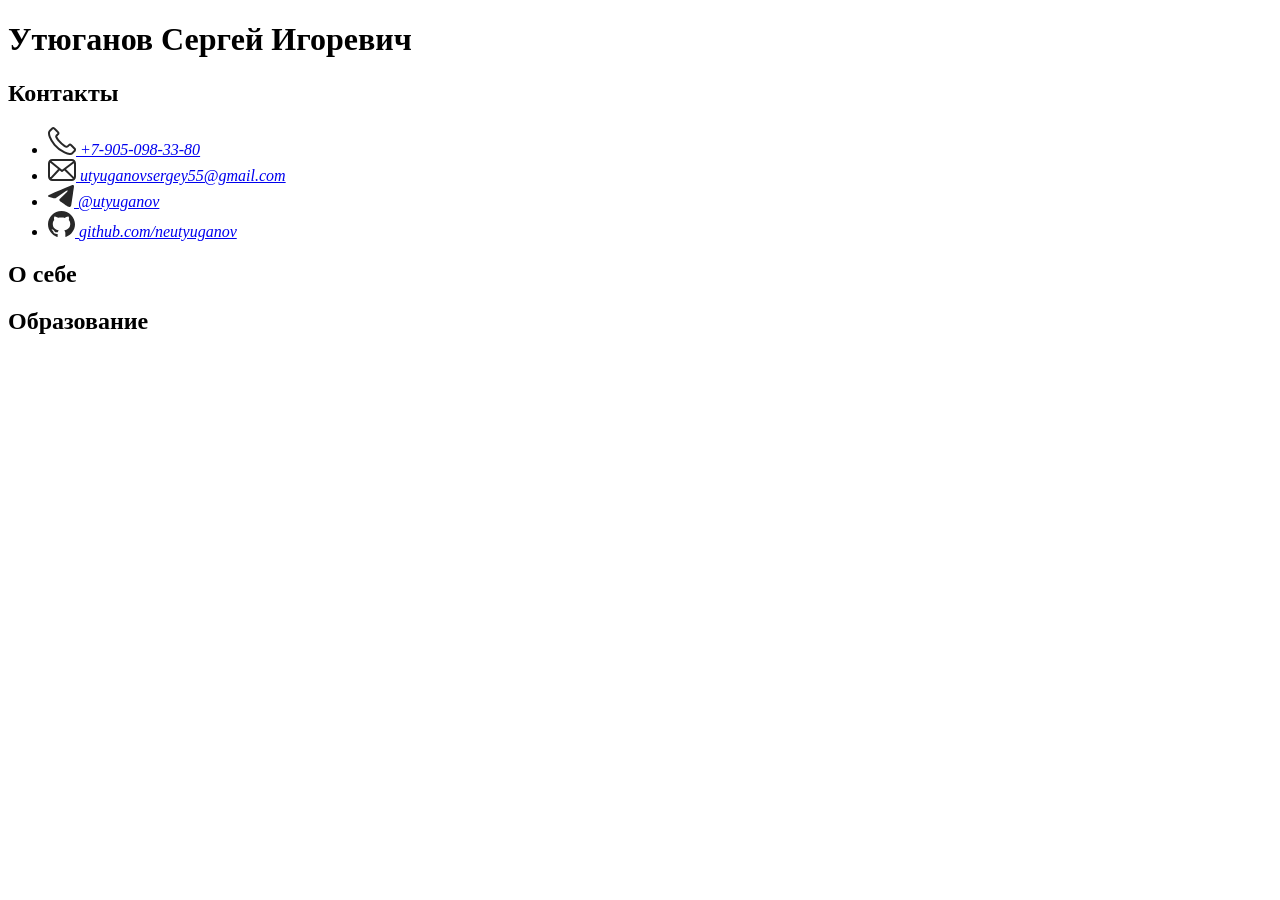
==== LR2/index.html @ 7d9192d7 "Контакты и О себе(заготовка) html" ====
<!doctype html>
<html lang="ru">
  <head>
    <meta charset="UTF-8" />
    <meta name="viewport" content="width=device-width, initial-scale=1.0" />
    <title>Резюме</title>
    <link rel="stylesheet" href="./styles/style.css" />
  </head>
  <body class="page">
    <header class="resume-header">
      <h1 class="resume-header__title">Утюганов Сергей Игоревич</h1>

      <section class="contacts">
        <h2 class="contacts__title">Контакты</h2>
        <address class="contacts__body">
          <ul class="contacts__list">
            <li class="contacts__item">
              <a href="tel:+79050983380" class="contacts__link">
                <span class="contacts__icon" aria-hidden="true">
                  <img src="./image/phone_ic.svg" alt="" />
                </span>
                +7-905-098-33-80
              </a>
            </li>

            <li class="contacts__item">
              <a href="mailto:utyuganovsergey55@gmail.com" class="contacts__link">
                <span class="contacts__icon" aria-hidden="true">
                  <img src="./image/email_ic.svg" alt="" />
                </span>
                utyuganovsergey55@gmail.com
              </a>
            </li>

            <li class="contacts__item">
              <a href="https://t.me/utyuganov" class="contacts__link" target="_blank" rel="noopener noreferrer">
                <span class="contacts__icon" aria-hidden="true">
                  <img src="./image/tg_ic.svg" alt="" />
                </span>
                @utyuganov
              </a>
            </li>

            <li class="contacts__item">
              <a href="https://github.com/neutyuganov" class="contacts__link" target="_blank" rel="noopener noreferrer">
                <span class="contacts__icon" aria-hidden="true">
                  <img src="./image/github_ic.svg" alt="" />
                </span>
                github.com/neutyuganov
              </a>
            </li>
          </ul>
        </address>
      </section>
    </header>

    <main class="resume-main">
      <aside class="resume-info">
        <section class="about">
          <h2 class="about__title">О себе</h2>
          <dl class="about__list">
            <dt class="about__label"></dt>
            <dd class="about__value"></dd>

            <dt class="about__label"></dt>
            <dd class="about__value"></dd>

            <dt class="about__label"></dt>
            <dd class="about__value"></dd>

            <dt class="about__label"></dt>
            <dd class="about__value"></dd>

            <dt class="about__label"></dt>
            <dd class="about__value"></dd>

            <dt class="about__label"></dt>
            <dd class="about__value"></dd>
          </dl>
        </section>
        <section class="education">
          <h2 class="education__title">Образование</h2>
        </section>
      </aside>
    </main>
  </body>
</html>
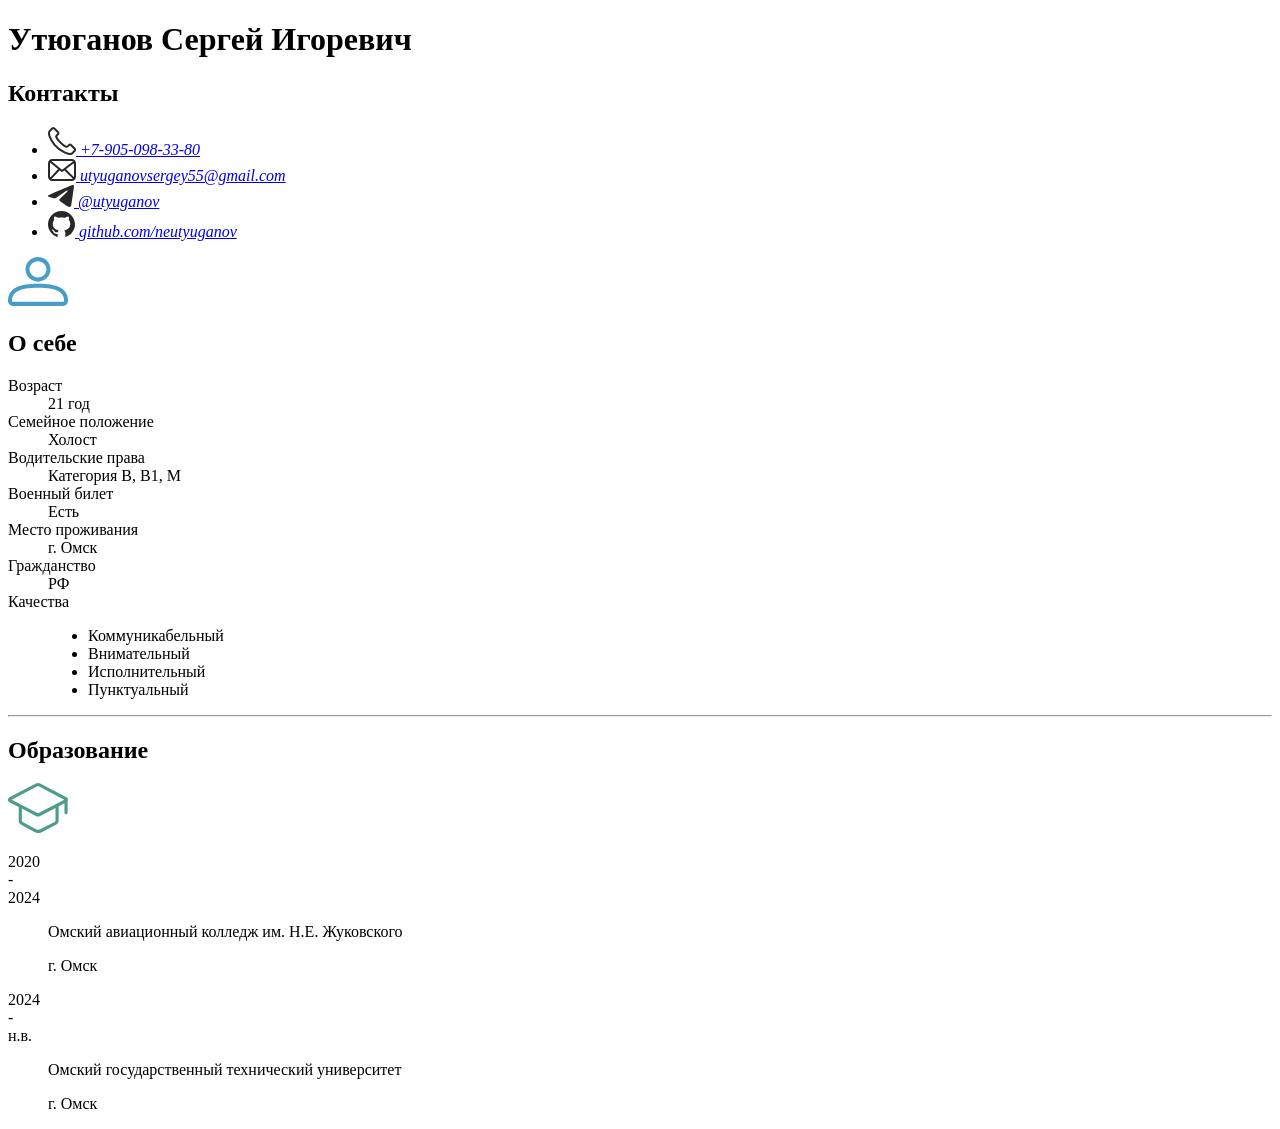
==== commit dfb1d91d: "Сделал блок Образование" ====
--- a/LR2/index.html
+++ b/LR2/index.html
@@ -57,29 +57,62 @@
     <main class="resume-main">
       <aside class="resume-info">
         <section class="about">
-          <h2 class="about__title">О себе</h2>
+          <header class="about__header">
+            <img src="./image/profile_ic.svg" alt="" class="about__icon" />
+            <h2 class="about__title">О себе</h2>
+          </header>
           <dl class="about__list">
-            <dt class="about__label"></dt>
-            <dd class="about__value"></dd>
+            <dt class="about__label">Возраст</dt>
+            <dd class="about__value">21 год</dd>
 
-            <dt class="about__label"></dt>
-            <dd class="about__value"></dd>
+            <dt class="about__label">Семейное положение</dt>
+            <dd class="about__value">Холост</dd>
 
-            <dt class="about__label"></dt>
-            <dd class="about__value"></dd>
+            <dt class="about__label">Водительские права</dt>
+            <dd class="about__value">Категория B, B1, M</dd>
 
-            <dt class="about__label"></dt>
-            <dd class="about__value"></dd>
+            <dt class="about__label">Военный билет</dt>
+            <dd class="about__value">Есть</dd>
 
-            <dt class="about__label"></dt>
-            <dd class="about__value"></dd>
+            <dt class="about__label">Место проживания</dt>
+            <dd class="about__value">г. Омск</dd>
 
-            <dt class="about__label"></dt>
-            <dd class="about__value"></dd>
+            <dt class="about__label">Гражданство</dt>
+            <dd class="about__value">РФ</dd>
+
+            <dt class="about__label">Качества</dt>
+            <dd class="about__value">
+              <ul class="about__trait-items">
+                <li class="about__trait-item">Коммуникабельный</li>
+                <li class="about__trait-item">Внимательный</li>
+                <li class="about__trait-item">Исполнительный</li>
+                <li class="about__trait-item">Пунктуальный</li>
+              </ul>
+            </dd>
           </dl>
         </section>
+
+        <hr />
+
         <section class="education">
-          <h2 class="education__title">Образование</h2>
+          <header class="education__header">
+            <h2 class="education__title">Образование</h2>
+            <img src="./image/edu_ic.svg" alt="" class="education__icon" />
+          </header>
+
+          <dl class="education__list">
+            <dt class="education__period">2020<br />-<br />2024</dt>
+            <dd class="education__place">
+              <p class="education__name">Омский авиационный колледж им. Н.Е. Жуковского</p>
+              <p class="education__city">г. Омск</p>
+            </dd>
+
+            <dt class="education__period">2024<br />-<br />н.в.</dt>
+            <dd class="education__place">
+              <p class="education__name">Омский государственный технический университет</p>
+              <p class="education__city">г. Омск</p>
+            </dd>
+          </dl>
         </section>
       </aside>
     </main>
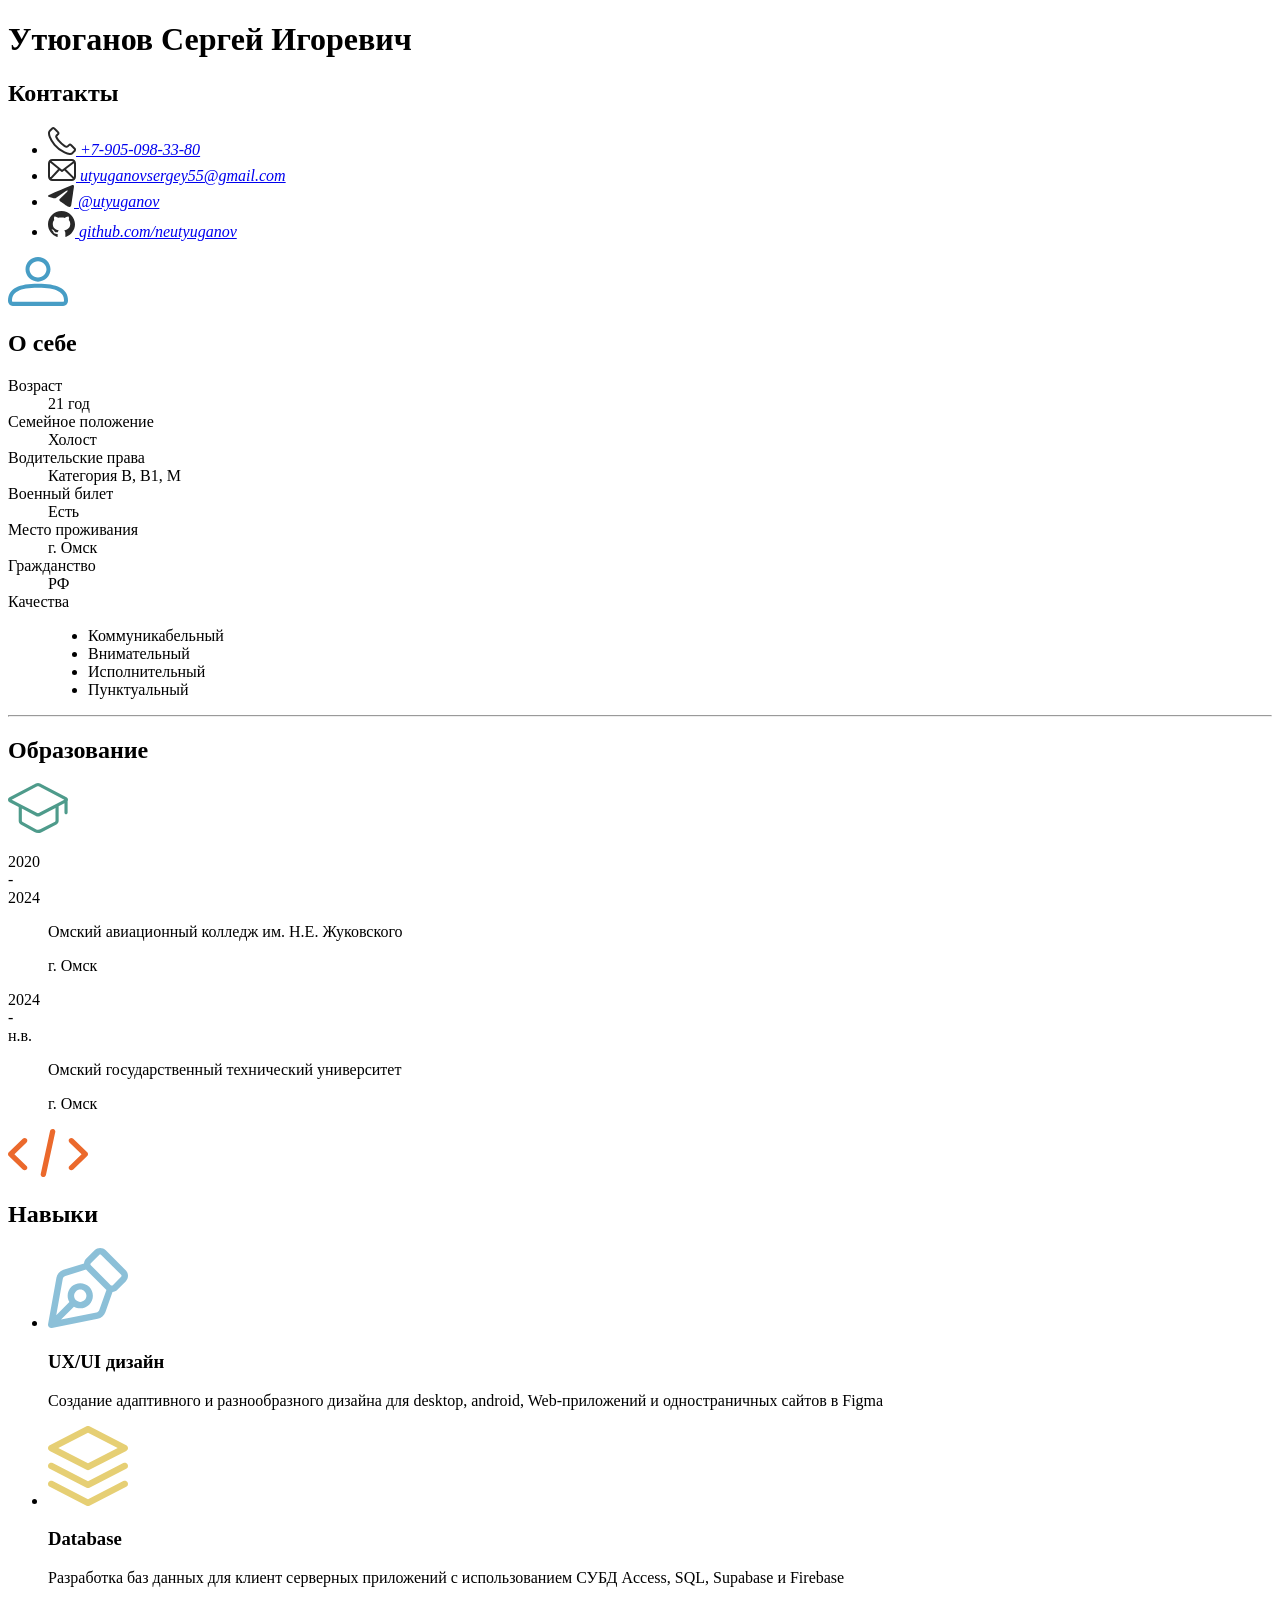
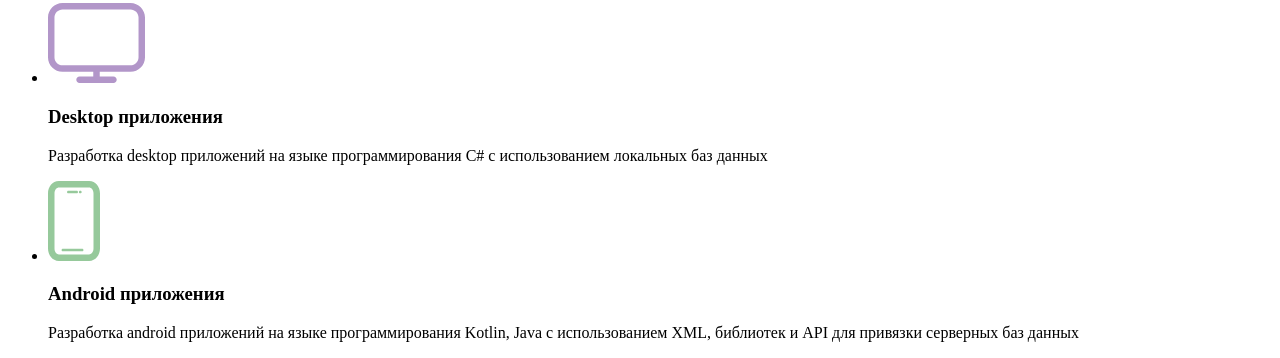
==== commit 826d358b: "Сделал разметку html полностью" ====
--- a/LR2/index.html
+++ b/LR2/index.html
@@ -115,6 +115,54 @@
           </dl>
         </section>
       </aside>
+
+      <section class="skills">
+        <header class="skills__header">
+          <img src="./image/skills_ic.svg" alt="" class="skills__icon" />
+          <h2 class="skills__title">Навыки</h2>
+        </header>
+
+        <ul class="skills__list">
+          <li class="skills__item">
+            <header class="skills__item-header">
+              <img src="./image/design_ic.svg" alt="" class="skills__item-icon" />
+              <h3 class="skills__item-title"><span class="skills__item-accent skills__item-accent-design">UX/UI</span> дизайн</h3>
+            </header>
+            <p class="skills__item-text">
+              Создание адаптивного и разнообразного дизайна для desktop, android, Web-приложений и одностраничных сайтов в Figma
+            </p>
+          </li>
+
+          <li class="skills__item">
+            <header class="skills__item-header">
+              <img src="./image/db_ic.svg" alt="" class="skills__item-icon" />
+              <h3 class="skills__item-title"><span class="skills__item-accent skills__item-accent-db">Data</span>base</h3>
+            </header>
+            <p class="skills__item-text">
+              Разработка баз данных для клиент серверных приложений с использованием СУБД Access, SQL, Supabase и Firebase
+            </p>
+          </li>
+
+          <li class="skills__item">
+            <header class="skills__item-header">
+              <img src="./image/desktop_ic.svg" alt="" class="skills__item-icon" />
+              <h3 class="skills__item-title"><span class="skills__item-accent skills__item-accent-desktop">Desktop</span> приложения</h3>
+            </header>
+            <p class="skills__item-text">Разработка desktop приложений на языке программирования C# с использованием локальных баз данных</p>
+          </li>
+
+          <li class="skills__item">
+            <header class="skills__item-header">
+              <img src="./image/mobile_ic.svg" alt="" class="skills__item-icon" />
+              <h3 class="skills__item-title"><span class="skills__item-accent skills__item-accent-android">Android</span> приложения</h3>
+            </header>
+            <p class="skills__item-text">
+              Разработка android приложений на языке программирования Kotlin, Java с использованием XML, библиотек и API для привязки серверных баз
+              данных
+            </p>
+          </li>
+        </ul>
+      </section>
     </main>
   </body>
 </html>
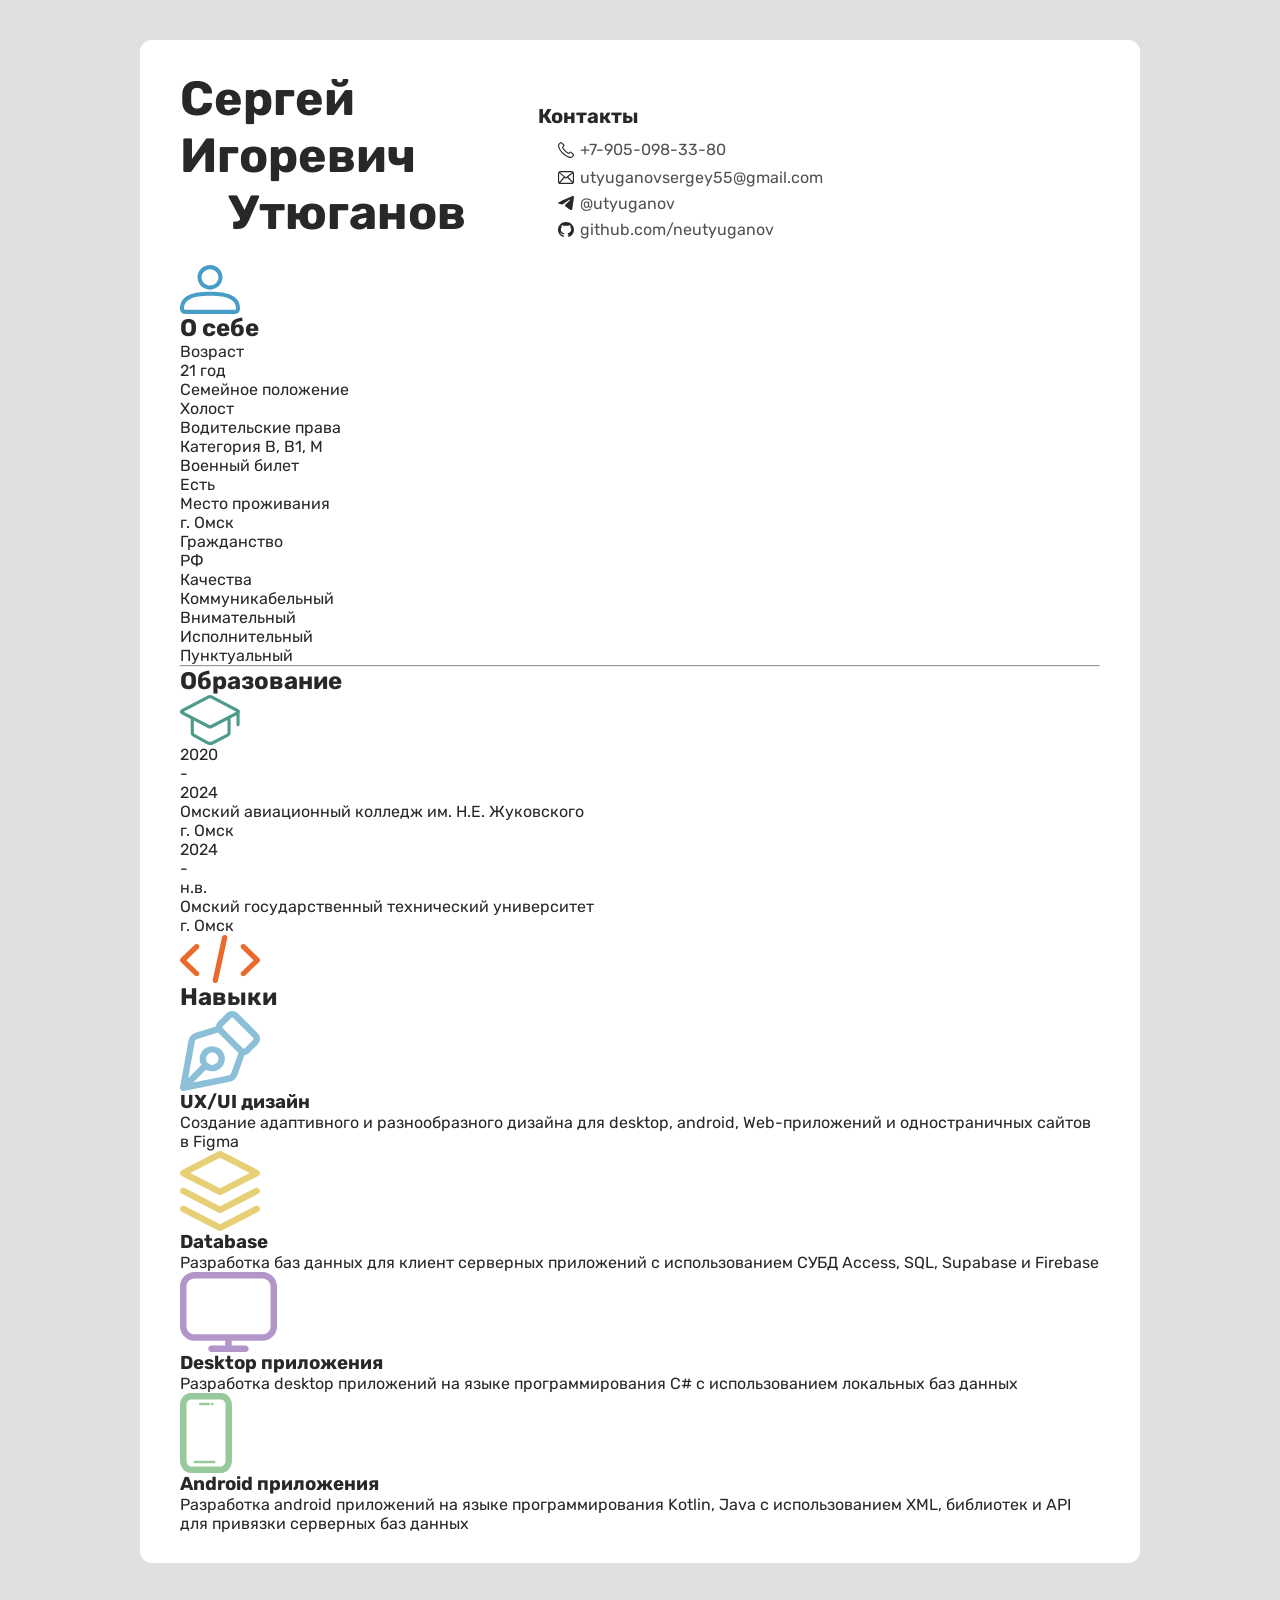
==== commit 6a7339b3: "Создан css для header" ====
--- a/LR2/index.html
+++ b/LR2/index.html
@@ -7,162 +7,163 @@
     <link rel="stylesheet" href="./styles/style.css" />
   </head>
   <body class="page">
-    <header class="resume-header">
-      <h1 class="resume-header__title">Утюганов Сергей Игоревич</h1>
+    <div class="resume">
+      <header class="resume-header">
+        <h1 class="resume-header__title">Сергей<br />Игоревич<br /><span class="resume-header__title-surname">Утюганов</span></h1>
+        <section class="contacts">
+          <h2 class="contacts__title">Контакты</h2>
+          <address class="contacts__body">
+            <ul class="contacts__list">
+              <li class="contacts__item">
+                <a href="tel:+79050983380" class="contacts__link">
+                  <span class="contacts__icon" aria-hidden="true">
+                    <img src="./image/phone_ic.svg" alt="" />
+                  </span>
+                  +7-905-098-33-80
+                </a>
+              </li>
 
-      <section class="contacts">
-        <h2 class="contacts__title">Контакты</h2>
-        <address class="contacts__body">
-          <ul class="contacts__list">
-            <li class="contacts__item">
-              <a href="tel:+79050983380" class="contacts__link">
-                <span class="contacts__icon" aria-hidden="true">
-                  <img src="./image/phone_ic.svg" alt="" />
-                </span>
-                +7-905-098-33-80
-              </a>
+              <li class="contacts__item">
+                <a href="mailto:utyuganovsergey55@gmail.com" class="contacts__link">
+                  <span class="contacts__icon" aria-hidden="true">
+                    <img src="./image/email_ic.svg" alt="" />
+                  </span>
+                  utyuganovsergey55@gmail.com
+                </a>
+              </li>
+
+              <li class="contacts__item">
+                <a href="https://t.me/utyuganov" class="contacts__link" target="_blank" rel="noopener noreferrer">
+                  <span class="contacts__icon" aria-hidden="true">
+                    <img src="./image/tg_ic.svg" alt="" />
+                  </span>
+                  @utyuganov
+                </a>
+              </li>
+
+              <li class="contacts__item">
+                <a href="https://github.com/neutyuganov" class="contacts__link" target="_blank" rel="noopener noreferrer">
+                  <span class="contacts__icon" aria-hidden="true">
+                    <img src="./image/github_ic.svg" alt="" />
+                  </span>
+                  github.com/neutyuganov
+                </a>
+              </li>
+            </ul>
+          </address>
+        </section>
+      </header>
+
+      <main class="resume-main">
+        <aside class="resume-info">
+          <section class="about">
+            <header class="about__header">
+              <img src="./image/profile_ic.svg" alt="" class="about__icon" />
+              <h2 class="about__title">О себе</h2>
+            </header>
+            <dl class="about__list">
+              <dt class="about__label">Возраст</dt>
+              <dd class="about__value">21 год</dd>
+
+              <dt class="about__label">Семейное положение</dt>
+              <dd class="about__value">Холост</dd>
+
+              <dt class="about__label">Водительские права</dt>
+              <dd class="about__value">Категория B, B1, M</dd>
+
+              <dt class="about__label">Военный билет</dt>
+              <dd class="about__value">Есть</dd>
+
+              <dt class="about__label">Место проживания</dt>
+              <dd class="about__value">г. Омск</dd>
+
+              <dt class="about__label">Гражданство</dt>
+              <dd class="about__value">РФ</dd>
+
+              <dt class="about__label">Качества</dt>
+              <dd class="about__value">
+                <ul class="about__trait-items">
+                  <li class="about__trait-item">Коммуникабельный</li>
+                  <li class="about__trait-item">Внимательный</li>
+                  <li class="about__trait-item">Исполнительный</li>
+                  <li class="about__trait-item">Пунктуальный</li>
+                </ul>
+              </dd>
+            </dl>
+          </section>
+
+          <hr />
+
+          <section class="education">
+            <header class="education__header">
+              <h2 class="education__title">Образование</h2>
+              <img src="./image/edu_ic.svg" alt="" class="education__icon" />
+            </header>
+
+            <dl class="education__list">
+              <dt class="education__period">2020<br />-<br />2024</dt>
+              <dd class="education__place">
+                <p class="education__name">Омский авиационный колледж им. Н.Е. Жуковского</p>
+                <p class="education__city">г. Омск</p>
+              </dd>
+
+              <dt class="education__period">2024<br />-<br />н.в.</dt>
+              <dd class="education__place">
+                <p class="education__name">Омский государственный технический университет</p>
+                <p class="education__city">г. Омск</p>
+              </dd>
+            </dl>
+          </section>
+        </aside>
+
+        <section class="skills">
+          <header class="skills__header">
+            <img src="./image/skills_ic.svg" alt="" class="skills__icon" />
+            <h2 class="skills__title">Навыки</h2>
+          </header>
+
+          <ul class="skills__list">
+            <li class="skills__item">
+              <header class="skills__item-header">
+                <img src="./image/design_ic.svg" alt="" class="skills__item-icon" />
+                <h3 class="skills__item-title"><span class="skills__item-accent skills__item-accent-design">UX/UI</span> дизайн</h3>
+              </header>
+              <p class="skills__item-text">
+                Создание адаптивного и разнообразного дизайна для desktop, android, Web-приложений и одностраничных сайтов в Figma
+              </p>
             </li>
 
-            <li class="contacts__item">
-              <a href="mailto:utyuganovsergey55@gmail.com" class="contacts__link">
-                <span class="contacts__icon" aria-hidden="true">
-                  <img src="./image/email_ic.svg" alt="" />
-                </span>
-                utyuganovsergey55@gmail.com
-              </a>
+            <li class="skills__item">
+              <header class="skills__item-header">
+                <img src="./image/db_ic.svg" alt="" class="skills__item-icon" />
+                <h3 class="skills__item-title"><span class="skills__item-accent skills__item-accent-db">Data</span>base</h3>
+              </header>
+              <p class="skills__item-text">
+                Разработка баз данных для клиент серверных приложений с использованием СУБД Access, SQL, Supabase и Firebase
+              </p>
             </li>
 
-            <li class="contacts__item">
-              <a href="https://t.me/utyuganov" class="contacts__link" target="_blank" rel="noopener noreferrer">
-                <span class="contacts__icon" aria-hidden="true">
-                  <img src="./image/tg_ic.svg" alt="" />
-                </span>
-                @utyuganov
-              </a>
+            <li class="skills__item">
+              <header class="skills__item-header">
+                <img src="./image/desktop_ic.svg" alt="" class="skills__item-icon" />
+                <h3 class="skills__item-title"><span class="skills__item-accent skills__item-accent-desktop">Desktop</span> приложения</h3>
+              </header>
+              <p class="skills__item-text">Разработка desktop приложений на языке программирования C# с использованием локальных баз данных</p>
             </li>
 
-            <li class="contacts__item">
-              <a href="https://github.com/neutyuganov" class="contacts__link" target="_blank" rel="noopener noreferrer">
-                <span class="contacts__icon" aria-hidden="true">
-                  <img src="./image/github_ic.svg" alt="" />
-                </span>
-                github.com/neutyuganov
-              </a>
+            <li class="skills__item">
+              <header class="skills__item-header">
+                <img src="./image/mobile_ic.svg" alt="" class="skills__item-icon" />
+                <h3 class="skills__item-title"><span class="skills__item-accent skills__item-accent-android">Android</span> приложения</h3>
+              </header>
+              <p class="skills__item-text">
+                Разработка android приложений на языке программирования Kotlin, Java с использованием XML, библиотек и API для привязки серверных баз
+                данных
+              </p>
             </li>
           </ul>
-        </address>
-      </section>
-    </header>
-
-    <main class="resume-main">
-      <aside class="resume-info">
-        <section class="about">
-          <header class="about__header">
-            <img src="./image/profile_ic.svg" alt="" class="about__icon" />
-            <h2 class="about__title">О себе</h2>
-          </header>
-          <dl class="about__list">
-            <dt class="about__label">Возраст</dt>
-            <dd class="about__value">21 год</dd>
-
-            <dt class="about__label">Семейное положение</dt>
-            <dd class="about__value">Холост</dd>
-
-            <dt class="about__label">Водительские права</dt>
-            <dd class="about__value">Категория B, B1, M</dd>
-
-            <dt class="about__label">Военный билет</dt>
-            <dd class="about__value">Есть</dd>
-
-            <dt class="about__label">Место проживания</dt>
-            <dd class="about__value">г. Омск</dd>
-
-            <dt class="about__label">Гражданство</dt>
-            <dd class="about__value">РФ</dd>
-
-            <dt class="about__label">Качества</dt>
-            <dd class="about__value">
-              <ul class="about__trait-items">
-                <li class="about__trait-item">Коммуникабельный</li>
-                <li class="about__trait-item">Внимательный</li>
-                <li class="about__trait-item">Исполнительный</li>
-                <li class="about__trait-item">Пунктуальный</li>
-              </ul>
-            </dd>
-          </dl>
         </section>
-
-        <hr />
-
-        <section class="education">
-          <header class="education__header">
-            <h2 class="education__title">Образование</h2>
-            <img src="./image/edu_ic.svg" alt="" class="education__icon" />
-          </header>
-
-          <dl class="education__list">
-            <dt class="education__period">2020<br />-<br />2024</dt>
-            <dd class="education__place">
-              <p class="education__name">Омский авиационный колледж им. Н.Е. Жуковского</p>
-              <p class="education__city">г. Омск</p>
-            </dd>
-
-            <dt class="education__period">2024<br />-<br />н.в.</dt>
-            <dd class="education__place">
-              <p class="education__name">Омский государственный технический университет</p>
-              <p class="education__city">г. Омск</p>
-            </dd>
-          </dl>
-        </section>
-      </aside>
-
-      <section class="skills">
-        <header class="skills__header">
-          <img src="./image/skills_ic.svg" alt="" class="skills__icon" />
-          <h2 class="skills__title">Навыки</h2>
-        </header>
-
-        <ul class="skills__list">
-          <li class="skills__item">
-            <header class="skills__item-header">
-              <img src="./image/design_ic.svg" alt="" class="skills__item-icon" />
-              <h3 class="skills__item-title"><span class="skills__item-accent skills__item-accent-design">UX/UI</span> дизайн</h3>
-            </header>
-            <p class="skills__item-text">
-              Создание адаптивного и разнообразного дизайна для desktop, android, Web-приложений и одностраничных сайтов в Figma
-            </p>
-          </li>
-
-          <li class="skills__item">
-            <header class="skills__item-header">
-              <img src="./image/db_ic.svg" alt="" class="skills__item-icon" />
-              <h3 class="skills__item-title"><span class="skills__item-accent skills__item-accent-db">Data</span>base</h3>
-            </header>
-            <p class="skills__item-text">
-              Разработка баз данных для клиент серверных приложений с использованием СУБД Access, SQL, Supabase и Firebase
-            </p>
-          </li>
-
-          <li class="skills__item">
-            <header class="skills__item-header">
-              <img src="./image/desktop_ic.svg" alt="" class="skills__item-icon" />
-              <h3 class="skills__item-title"><span class="skills__item-accent skills__item-accent-desktop">Desktop</span> приложения</h3>
-            </header>
-            <p class="skills__item-text">Разработка desktop приложений на языке программирования C# с использованием локальных баз данных</p>
-          </li>
-
-          <li class="skills__item">
-            <header class="skills__item-header">
-              <img src="./image/mobile_ic.svg" alt="" class="skills__item-icon" />
-              <h3 class="skills__item-title"><span class="skills__item-accent skills__item-accent-android">Android</span> приложения</h3>
-            </header>
-            <p class="skills__item-text">
-              Разработка android приложений на языке программирования Kotlin, Java с использованием XML, библиотек и API для привязки серверных баз
-              данных
-            </p>
-          </li>
-        </ul>
-      </section>
-    </main>
+      </main>
+    </div>
   </body>
 </html>
--- a/LR2/styles/style.css
+++ b/LR2/styles/style.css
@@ -0,0 +1,88 @@
+@import url("https://fonts.googleapis.com/css2?family=Rubik:ital,wght@0,300..900;1,300..900&display=swap");
+
+*,
+*::before,
+*::after {
+  box-sizing: border-box;
+  margin: 0;
+  padding: 0;
+}
+
+ul {
+  list-style: none;
+}
+
+img {
+  max-width: 100%;
+  display: block;
+}
+
+address {
+  font-style: normal;
+}
+
+/* ===== Base ===== */
+
+.page {
+  font-family: "Rubik", sans-serif;
+  background-color: #e0e0e0;
+  color: #282828;
+  min-height: 100vh;
+  padding: 40px 20px;
+}
+
+.resume {
+  max-width: 1000px;
+  margin: 0 auto;
+  background-color: #fff;
+  border-radius: 12px;
+  padding: 30px 40px;
+  overflow: hidden;
+}
+
+.resume-header {
+  display: flex;
+  gap: 24px;
+  margin-bottom: 24px;
+}
+
+.resume-header__title {
+  font-size: 48px;
+}
+
+.resume-header__title-surname {
+  margin-left: 48px;
+}
+
+.contacts {
+  margin-top: auto;
+  margin-left: 48px;
+  display: flex;
+  flex-direction: column;
+  gap: 12px;
+}
+
+.contacts__title {
+  font-size: 20px;
+}
+
+.contacts__list {
+  margin-left: 20px;
+  display: flex;
+  flex-direction: column;
+  gap: 6px;
+  font-size: 16px;
+}
+
+.contacts__link {
+  display: inline-flex;
+  gap: 6px;
+  align-items: center;
+  color: #515151;
+  text-decoration: none;
+}
+
+.contacts__icon {
+  width: 16px;
+  flex-shrink: 0;
+}
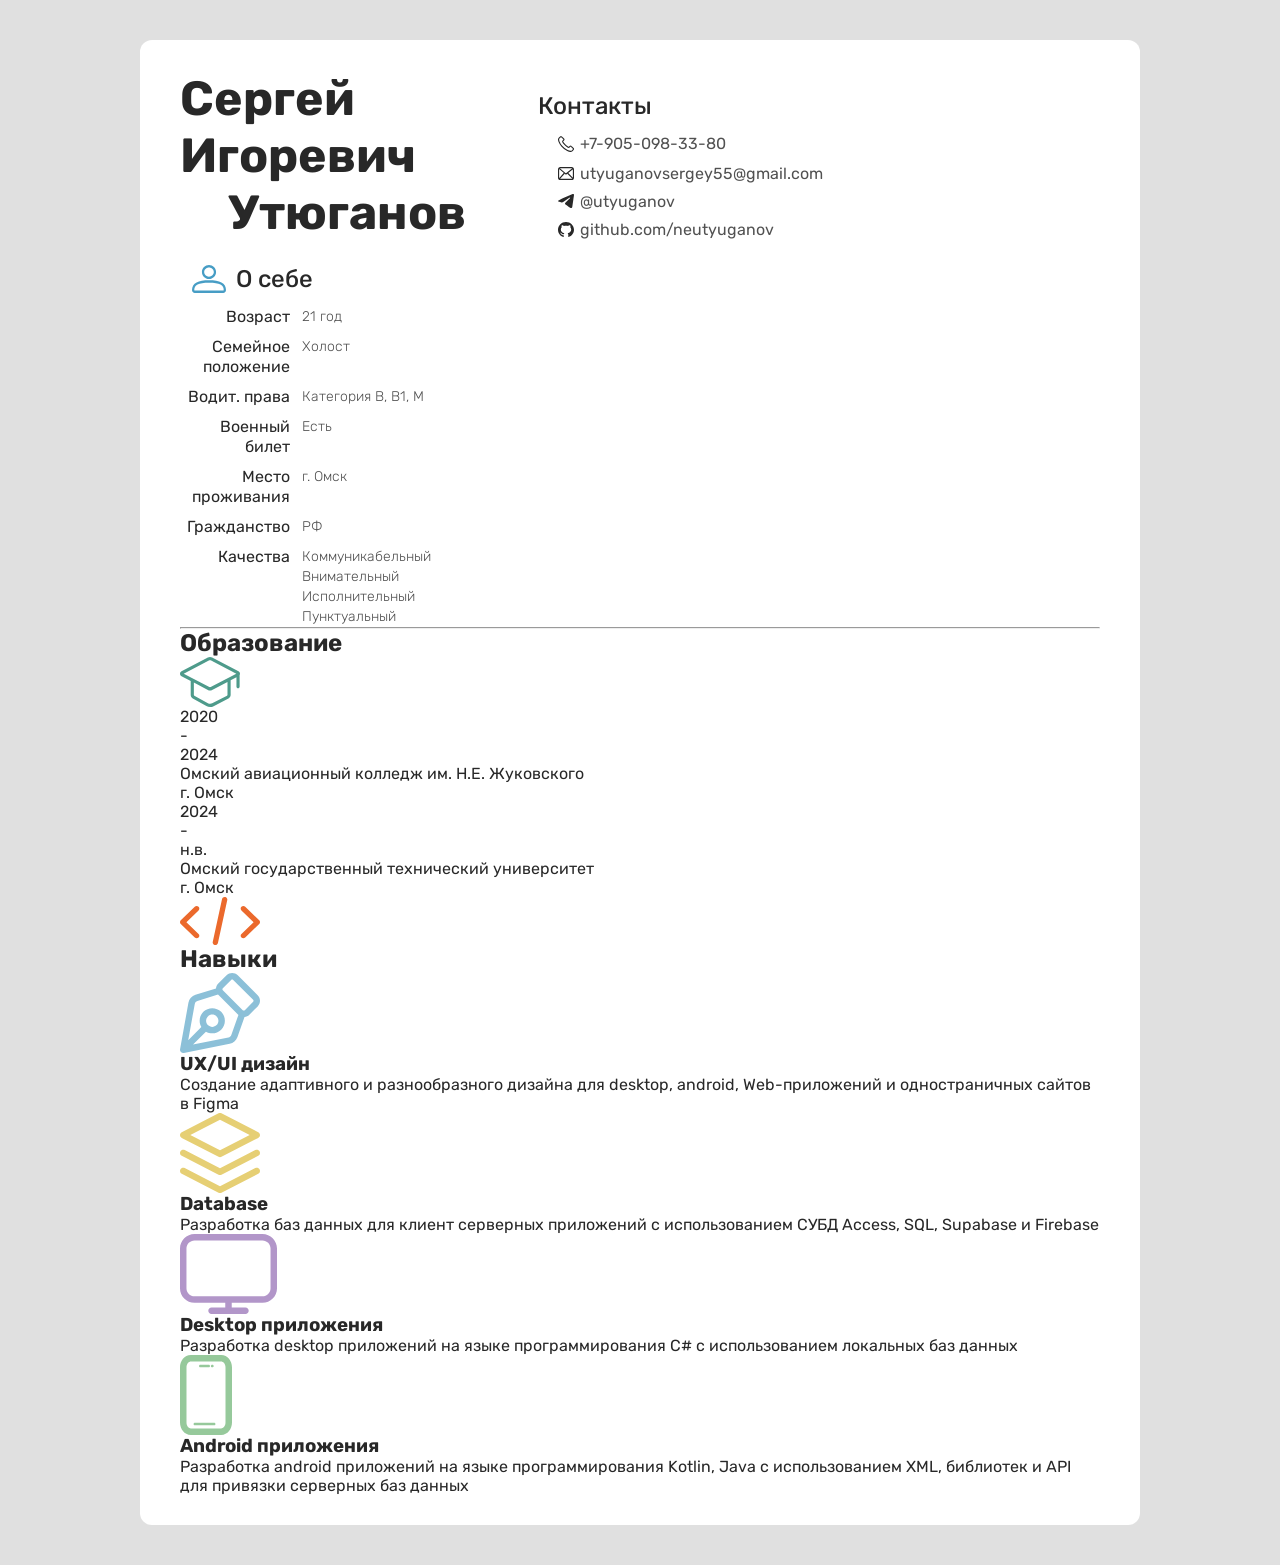
==== commit a850650a: "Блок about css подогнан" ====
--- a/LR2/index.html
+++ b/LR2/index.html
@@ -68,7 +68,7 @@
               <dt class="about__label">Семейное положение</dt>
               <dd class="about__value">Холост</dd>
 
-              <dt class="about__label">Водительские права</dt>
+              <dt class="about__label">Водит. права</dt>
               <dd class="about__value">Категория B, B1, M</dd>
 
               <dt class="about__label">Военный билет</dt>
@@ -80,7 +80,7 @@
               <dt class="about__label">Гражданство</dt>
               <dd class="about__value">РФ</dd>
 
-              <dt class="about__label">Качества</dt>
+              <dt class="about__label about__traits">Качества</dt>
               <dd class="about__value">
                 <ul class="about__trait-items">
                   <li class="about__trait-item">Коммуникабельный</li>
--- a/LR2/styles/style.css
+++ b/LR2/styles/style.css
@@ -59,23 +59,25 @@
   margin-left: 48px;
   display: flex;
   flex-direction: column;
-  gap: 12px;
+  gap: 14px;
 }
 
 .contacts__title {
-  font-size: 20px;
+  font-size: 24px;
+  font-weight: 450;
 }
 
 .contacts__list {
   margin-left: 20px;
   display: flex;
   flex-direction: column;
-  gap: 6px;
+  gap: 8px;
   font-size: 16px;
 }
 
 .contacts__link {
   display: inline-flex;
+  font-weight: 400;
   gap: 6px;
   align-items: center;
   color: #515151;
@@ -86,3 +88,47 @@
   width: 16px;
   flex-shrink: 0;
 }
+
+.about {
+  display: flex;
+  flex-direction: column;
+  gap: 14px;
+}
+
+.about__header {
+  display: inline-flex;
+  gap: 10px;
+  align-items: center;
+  margin-left: 12px;
+}
+
+.about__icon {
+  width: 34px;
+}
+
+.about__title {
+  font-size: 24px;
+  font-weight: 450;
+}
+
+.about__list {
+  display: grid;
+  grid-template-columns: 110px auto;
+  column-gap: 12px;
+  row-gap: 10px;
+  align-items: start;
+}
+
+.about__label {
+  text-align: right;
+  line-height: 20px;
+  font-weight: 400;
+  font-size: 16px;
+}
+
+.about__value {
+  font-weight: 300;
+  color: #515151;
+  font-size: 14px;
+  line-height: 20px;
+}
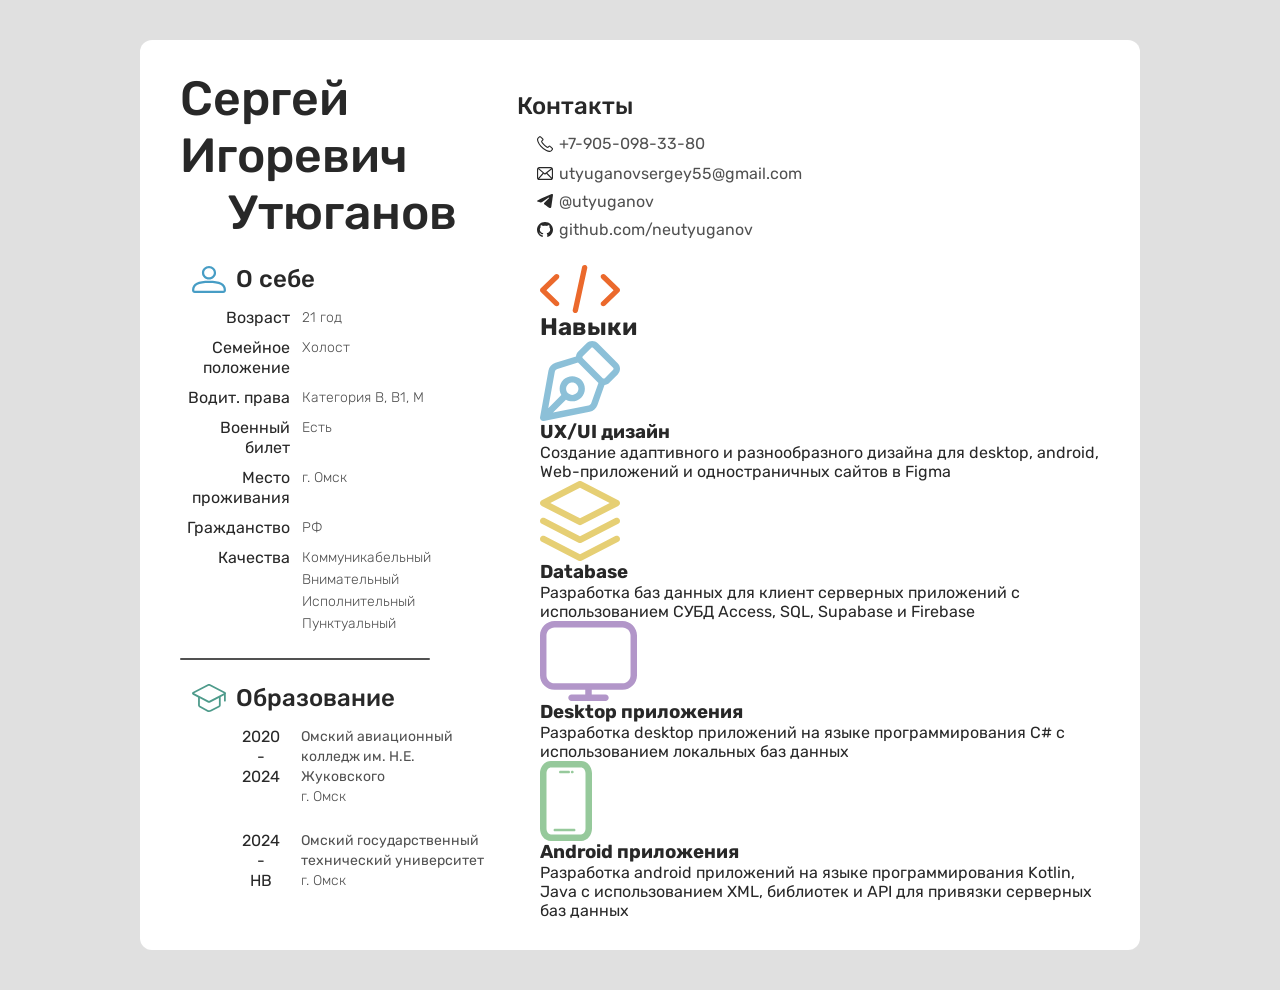
==== commit 6b6edb8b: "Сделана левая и верхнаяя части в css" ====
--- a/LR2/index.html
+++ b/LR2/index.html
@@ -92,12 +92,12 @@
             </dl>
           </section>
 
-          <hr />
+          <hr class="resume-info__hr" />
 
           <section class="education">
             <header class="education__header">
+              <img src="./image/edu_ic.svg" alt="" class="education__icon" />
               <h2 class="education__title">Образование</h2>
-              <img src="./image/edu_ic.svg" alt="" class="education__icon" />
             </header>
 
             <dl class="education__list">
@@ -107,7 +107,7 @@
                 <p class="education__city">г. Омск</p>
               </dd>
 
-              <dt class="education__period">2024<br />-<br />н.в.</dt>
+              <dt class="education__period">2024<br />-<br />НВ</dt>
               <dd class="education__place">
                 <p class="education__name">Омский государственный технический университет</p>
                 <p class="education__city">г. Омск</p>
--- a/LR2/styles/style.css
+++ b/LR2/styles/style.css
@@ -42,12 +42,14 @@
 
 .resume-header {
   display: flex;
-  gap: 24px;
+  gap: 60px;
   margin-bottom: 24px;
+  align-items: flex-end;
 }
 
 .resume-header__title {
   font-size: 48px;
+  font-weight: 500;
 }
 
 .resume-header__title-surname {
@@ -55,8 +57,6 @@
 }
 
 .contacts {
-  margin-top: auto;
-  margin-left: 48px;
   display: flex;
   flex-direction: column;
   gap: 14px;
@@ -64,7 +64,7 @@
 
 .contacts__title {
   font-size: 24px;
-  font-weight: 450;
+  font-weight: 500;
 }
 
 .contacts__list {
@@ -89,6 +89,22 @@
   flex-shrink: 0;
 }
 
+/* ===== Main ===== */
+
+.resume-main {
+  display: grid;
+  grid-template-columns: 320px 1fr;
+  gap: 40px;
+  align-items: start;
+}
+
+.resume-info {
+  display: flex;
+  flex-direction: column;
+}
+
+/* ===== About ===== */
+
 .about {
   display: flex;
   flex-direction: column;
@@ -96,9 +112,9 @@
 }
 
 .about__header {
-  display: inline-flex;
+  display: flex;
+  align-items: center;
   gap: 10px;
-  align-items: center;
   margin-left: 12px;
 }
 
@@ -108,12 +124,13 @@
 
 .about__title {
   font-size: 24px;
-  font-weight: 450;
+  font-weight: 500;
+  line-height: 1.2;
 }
 
 .about__list {
   display: grid;
-  grid-template-columns: 110px auto;
+  grid-template-columns: 110px 1fr;
   column-gap: 12px;
   row-gap: 10px;
   align-items: start;
@@ -121,14 +138,84 @@
 
 .about__label {
   text-align: right;
-  line-height: 20px;
-  font-weight: 400;
   font-size: 16px;
+  font-weight: 400;
+  line-height: 20px;
 }
 
 .about__value {
+  font-size: 14px;
   font-weight: 300;
+  line-height: 20px;
   color: #515151;
+}
+
+.about__trait-items {
+  display: flex;
+  flex-direction: column;
+  gap: 2px;
+}
+
+/* ===== Divider ===== */
+
+.resume-info__hr {
+  margin: 24px 0;
+  width: 100%;
+  max-width: 250px;
+  border: none;
+  height: 2px;
+  background-color: #515151;
+  border-radius: 999px;
+}
+
+/* ===== Education ===== */
+
+.education {
+  display: flex;
+  flex-direction: column;
+  gap: 14px;
+}
+
+.education__header {
+  display: flex;
+  align-items: center;
+  gap: 10px;
+  margin-left: 12px;
+}
+
+.education__icon {
+  width: 34px;
+}
+
+.education__title {
+  font-size: 24px;
+  font-weight: 500;
+  line-height: 1.2;
+}
+
+.education__list {
+  display: grid;
+  grid-template-columns: 52px 1fr;
+  column-gap: 14px;
+  row-gap: 24px;
+  align-items: start;
+  margin-left: 55px;
+}
+
+.education__period {
+  text-align: center;
+  font-size: 16px;
+  font-weight: 400;
+  line-height: 20px;
+}
+
+.education__place {
   font-size: 14px;
-  line-height: 20px;
-}
+  font-weight: 400;
+  line-height: 20px;
+  color: #515151;
+}
+
+.education__city {
+  font-weight: 300;
+}
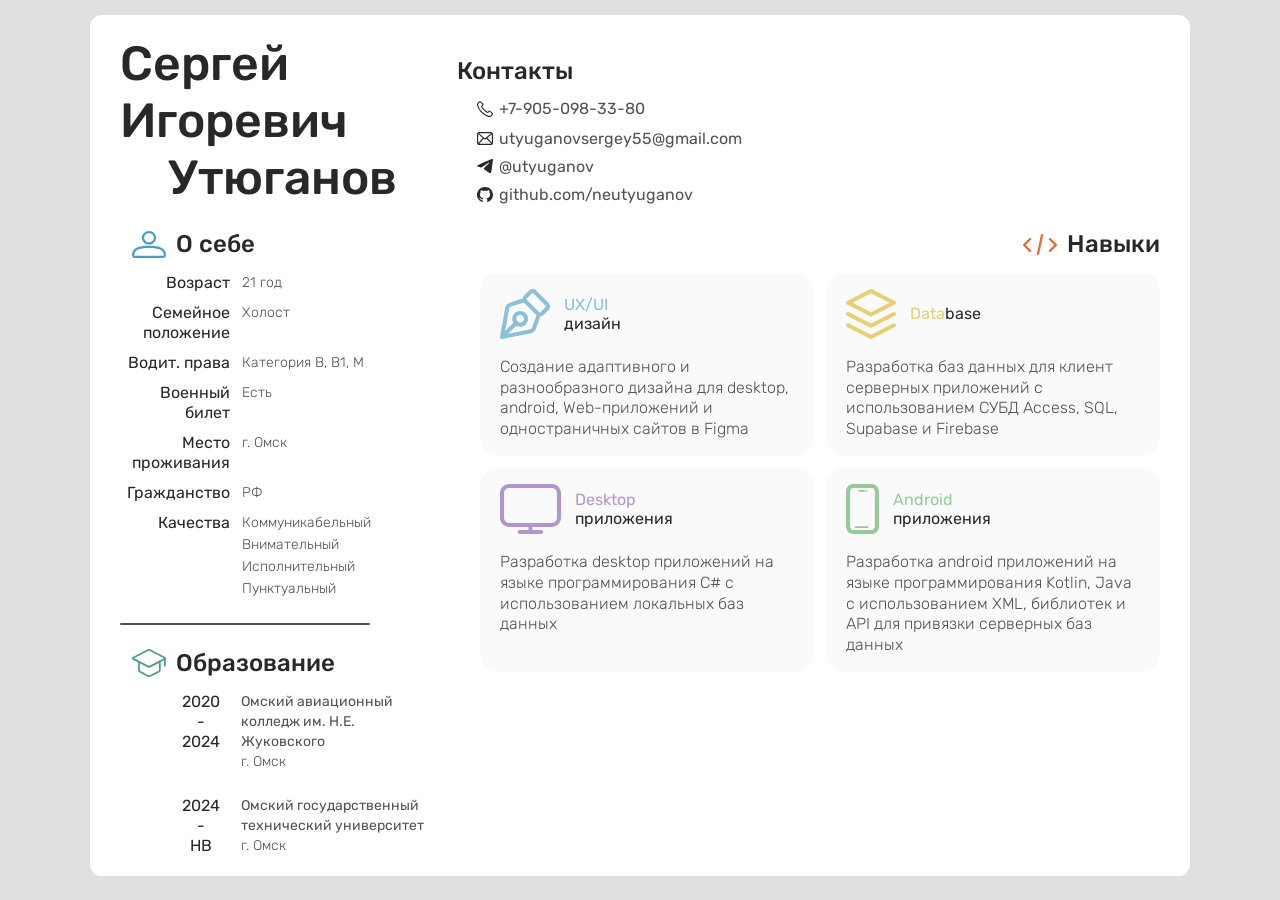
==== commit 2630b7c3: "Промежуточный итог" ====
--- a/LR2/index.html
+++ b/LR2/index.html
@@ -126,7 +126,9 @@
             <li class="skills__item">
               <header class="skills__item-header">
                 <img src="./image/design_ic.svg" alt="" class="skills__item-icon" />
-                <h3 class="skills__item-title"><span class="skills__item-accent skills__item-accent-design">UX/UI</span> дизайн</h3>
+                <h3 class="skills__item-title">
+                  <span class="skills__item-accent skills__item-accent-design">UX/UI<br /></span>дизайн
+                </h3>
               </header>
               <p class="skills__item-text">
                 Создание адаптивного и разнообразного дизайна для desktop, android, Web-приложений и одностраничных сайтов в Figma
@@ -146,7 +148,9 @@
             <li class="skills__item">
               <header class="skills__item-header">
                 <img src="./image/desktop_ic.svg" alt="" class="skills__item-icon" />
-                <h3 class="skills__item-title"><span class="skills__item-accent skills__item-accent-desktop">Desktop</span> приложения</h3>
+                <h3 class="skills__item-title">
+                  <span class="skills__item-accent skills__item-accent-desktop">Desktop<br /></span>приложения
+                </h3>
               </header>
               <p class="skills__item-text">Разработка desktop приложений на языке программирования C# с использованием локальных баз данных</p>
             </li>
@@ -154,7 +158,9 @@
             <li class="skills__item">
               <header class="skills__item-header">
                 <img src="./image/mobile_ic.svg" alt="" class="skills__item-icon" />
-                <h3 class="skills__item-title"><span class="skills__item-accent skills__item-accent-android">Android</span> приложения</h3>
+                <h3 class="skills__item-title">
+                  <span class="skills__item-accent skills__item-accent-android">Android<br /></span>приложения
+                </h3>
               </header>
               <p class="skills__item-text">
                 Разработка android приложений на языке программирования Kotlin, Java с использованием XML, библиотек и API для привязки серверных баз
--- a/LR2/styles/style.css
+++ b/LR2/styles/style.css
@@ -28,65 +28,16 @@
   background-color: #e0e0e0;
   color: #282828;
   min-height: 100vh;
-  padding: 40px 20px;
+  padding: 15px 20px;
 }
 
 .resume {
-  max-width: 1000px;
+  max-width: 1100px;
   margin: 0 auto;
   background-color: #fff;
   border-radius: 12px;
-  padding: 30px 40px;
+  padding: 20px 30px;
   overflow: hidden;
-}
-
-.resume-header {
-  display: flex;
-  gap: 60px;
-  margin-bottom: 24px;
-  align-items: flex-end;
-}
-
-.resume-header__title {
-  font-size: 48px;
-  font-weight: 500;
-}
-
-.resume-header__title-surname {
-  margin-left: 48px;
-}
-
-.contacts {
-  display: flex;
-  flex-direction: column;
-  gap: 14px;
-}
-
-.contacts__title {
-  font-size: 24px;
-  font-weight: 500;
-}
-
-.contacts__list {
-  margin-left: 20px;
-  display: flex;
-  flex-direction: column;
-  gap: 8px;
-  font-size: 16px;
-}
-
-.contacts__link {
-  display: inline-flex;
-  font-weight: 400;
-  gap: 6px;
-  align-items: center;
-  color: #515151;
-  text-decoration: none;
-}
-
-.contacts__icon {
-  width: 16px;
-  flex-shrink: 0;
 }
 
 /* ===== Main ===== */
@@ -101,6 +52,57 @@
 .resume-info {
   display: flex;
   flex-direction: column;
+}
+
+/* ===== Header ==== */
+
+.resume-header {
+  display: flex;
+  gap: 60px;
+  margin-bottom: 24px;
+  align-items: flex-end;
+}
+
+.resume-header__title {
+  font-size: 48px;
+  font-weight: 500;
+}
+
+.resume-header__title-surname {
+  margin-left: 48px;
+}
+
+.contacts {
+  display: flex;
+  flex-direction: column;
+  gap: 14px;
+}
+
+.contacts__title {
+  font-size: 24px;
+  font-weight: 500;
+}
+
+.contacts__list {
+  margin-left: 20px;
+  display: flex;
+  flex-direction: column;
+  gap: 8px;
+  font-size: 16px;
+}
+
+.contacts__link {
+  display: inline-flex;
+  font-weight: 400;
+  gap: 6px;
+  align-items: center;
+  color: #515151;
+  text-decoration: none;
+}
+
+.contacts__icon {
+  width: 16px;
+  flex-shrink: 0;
 }
 
 /* ===== About ===== */
@@ -219,3 +221,83 @@
 .education__city {
   font-weight: 300;
 }
+
+/* ===== Skills ===== */
+
+.skills {
+  display: flex;
+  flex-direction: column;
+  gap: 14px;
+}
+
+.skills__header {
+  display: flex;
+  align-items: center;
+  gap: 10px;
+  width: fit-content;
+  margin-left: auto;
+}
+
+.skills__icon {
+  width: 34px;
+}
+
+.skills__title {
+  font-size: 24px;
+  font-weight: 500;
+  line-height: 1.2;
+}
+
+.skills__list {
+  display: grid;
+  grid-template-columns: repeat(2, 1fr);
+  gap: 12px;
+}
+
+.skills__item {
+  padding: 16px 20px;
+  background-color: #fafafa;
+  border-radius: 18px;
+  display: flex;
+  flex-direction: column;
+  gap: 18px;
+}
+
+.skills__item-header {
+  display: flex;
+  align-items: center;
+  gap: 14px;
+}
+
+.skills__item-icon {
+  height: 50px;
+}
+
+.skills__item-title {
+  font-weight: 400;
+  line-height: 1.2;
+  font-size: 16px;
+}
+
+.skills__item-text {
+  font-weight: 300;
+  font-size: 16px;
+  color: #515151;
+  line-height: 1.3;
+}
+
+.skills__item-accent-design {
+  color: #8cc0d8;
+}
+
+.skills__item-accent-db {
+  color: #e6cf74;
+}
+
+.skills__item-accent-desktop {
+  color: #b296c9;
+}
+
+.skills__item-accent-android {
+  color: #96c99b;
+}
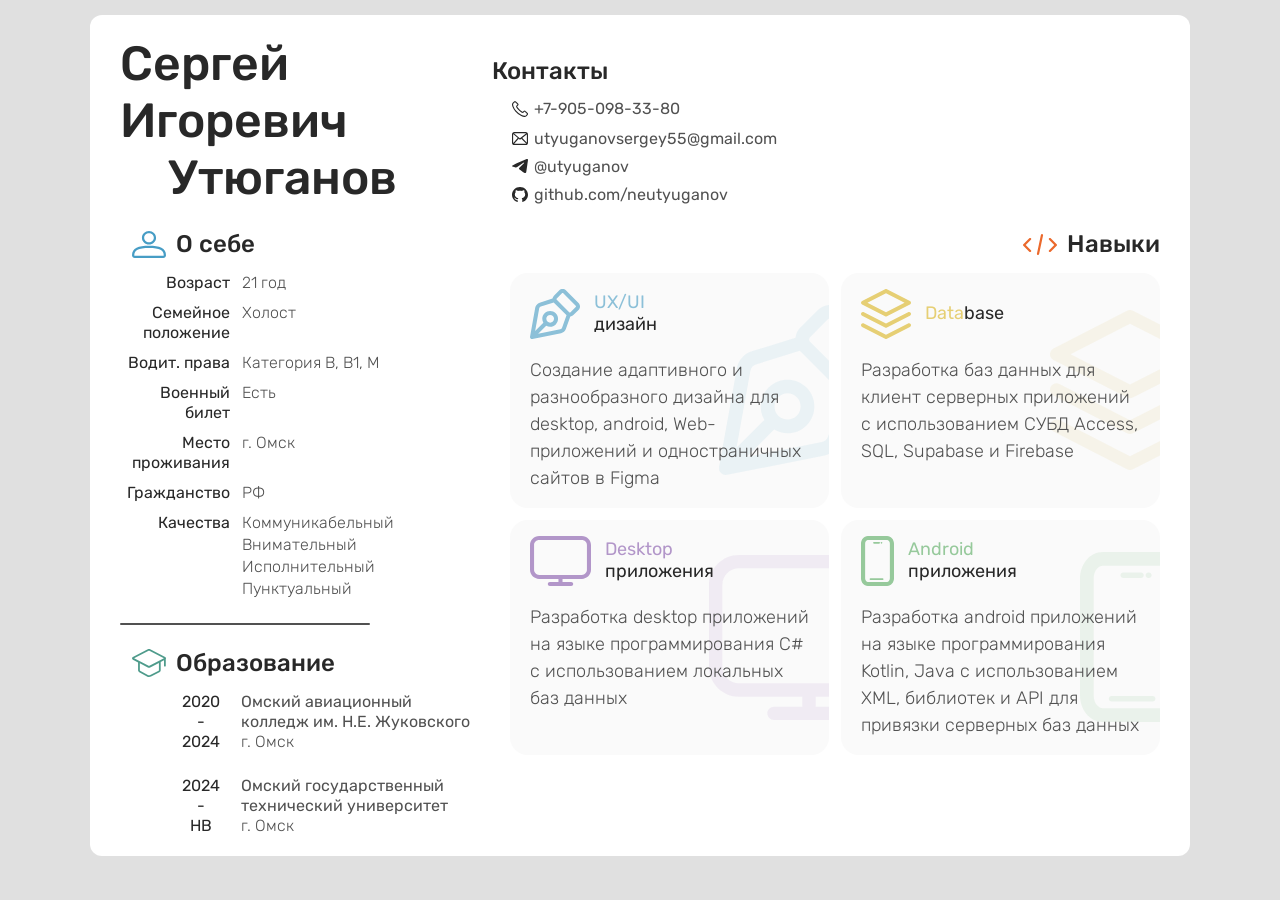
==== commit 147cbd92: "Все сделано" ====
--- a/LR2/index.html
+++ b/LR2/index.html
@@ -123,7 +123,7 @@
           </header>
 
           <ul class="skills__list">
-            <li class="skills__item">
+            <li class="skills__item skills__item-design">
               <header class="skills__item-header">
                 <img src="./image/design_ic.svg" alt="" class="skills__item-icon" />
                 <h3 class="skills__item-title">
@@ -135,7 +135,7 @@
               </p>
             </li>
 
-            <li class="skills__item">
+            <li class="skills__item skills__item-db">
               <header class="skills__item-header">
                 <img src="./image/db_ic.svg" alt="" class="skills__item-icon" />
                 <h3 class="skills__item-title"><span class="skills__item-accent skills__item-accent-db">Data</span>base</h3>
@@ -145,7 +145,7 @@
               </p>
             </li>
 
-            <li class="skills__item">
+            <li class="skills__item skills__item-desktop">
               <header class="skills__item-header">
                 <img src="./image/desktop_ic.svg" alt="" class="skills__item-icon" />
                 <h3 class="skills__item-title">
@@ -155,7 +155,7 @@
               <p class="skills__item-text">Разработка desktop приложений на языке программирования C# с использованием локальных баз данных</p>
             </li>
 
-            <li class="skills__item">
+            <li class="skills__item skills__item-android">
               <header class="skills__item-header">
                 <img src="./image/mobile_ic.svg" alt="" class="skills__item-icon" />
                 <h3 class="skills__item-title">
--- a/LR2/styles/style.css
+++ b/LR2/styles/style.css
@@ -44,7 +44,7 @@
 
 .resume-main {
   display: grid;
-  grid-template-columns: 320px 1fr;
+  grid-template-columns: 350px 1fr;
   gap: 40px;
   align-items: start;
 }
@@ -58,7 +58,7 @@
 
 .resume-header {
   display: flex;
-  gap: 60px;
+  gap: 95px;
   margin-bottom: 24px;
   align-items: flex-end;
 }
@@ -146,7 +146,7 @@
 }
 
 .about__value {
-  font-size: 14px;
+  font-size: 16px;
   font-weight: 300;
   line-height: 20px;
   color: #515151;
@@ -200,7 +200,7 @@
   grid-template-columns: 52px 1fr;
   column-gap: 14px;
   row-gap: 24px;
-  align-items: start;
+  align-items: center;
   margin-left: 55px;
 }
 
@@ -212,7 +212,7 @@
 }
 
 .education__place {
-  font-size: 14px;
+  font-size: 16px;
   font-weight: 400;
   line-height: 20px;
   color: #515151;
@@ -276,14 +276,14 @@
 .skills__item-title {
   font-weight: 400;
   line-height: 1.2;
-  font-size: 16px;
+  font-size: 18px;
 }
 
 .skills__item-text {
   font-weight: 300;
-  font-size: 16px;
+  font-size: 18px;
   color: #515151;
-  line-height: 1.3;
+  line-height: 1.5;
 }
 
 .skills__item-accent-design {
@@ -301,3 +301,31 @@
 .skills__item-accent-android {
   color: #96c99b;
 }
+
+.skills__item-desktop {
+  background-image: url("../image/bg_desktop_ic.svg");
+  background-repeat: no-repeat;
+  background-position: right -80px center;
+  background-size: 200px;
+}
+
+.skills__item-android {
+  background-image: url("../image/bg_mobile_ic.svg");
+  background-repeat: no-repeat;
+  background-position: right -30px center;
+  background-size: 110px;
+}
+
+.skills__item-db {
+  background-image: url("../image/bg_db_ic.svg");
+  background-repeat: no-repeat;
+  background-position: right -50px center;
+  background-size: 160px;
+}
+
+.skills__item-design {
+  background-image: url("../image/bg_design_ic.svg");
+  background-repeat: no-repeat;
+  background-position: right -60px center;
+  background-size: 170px;
+}
